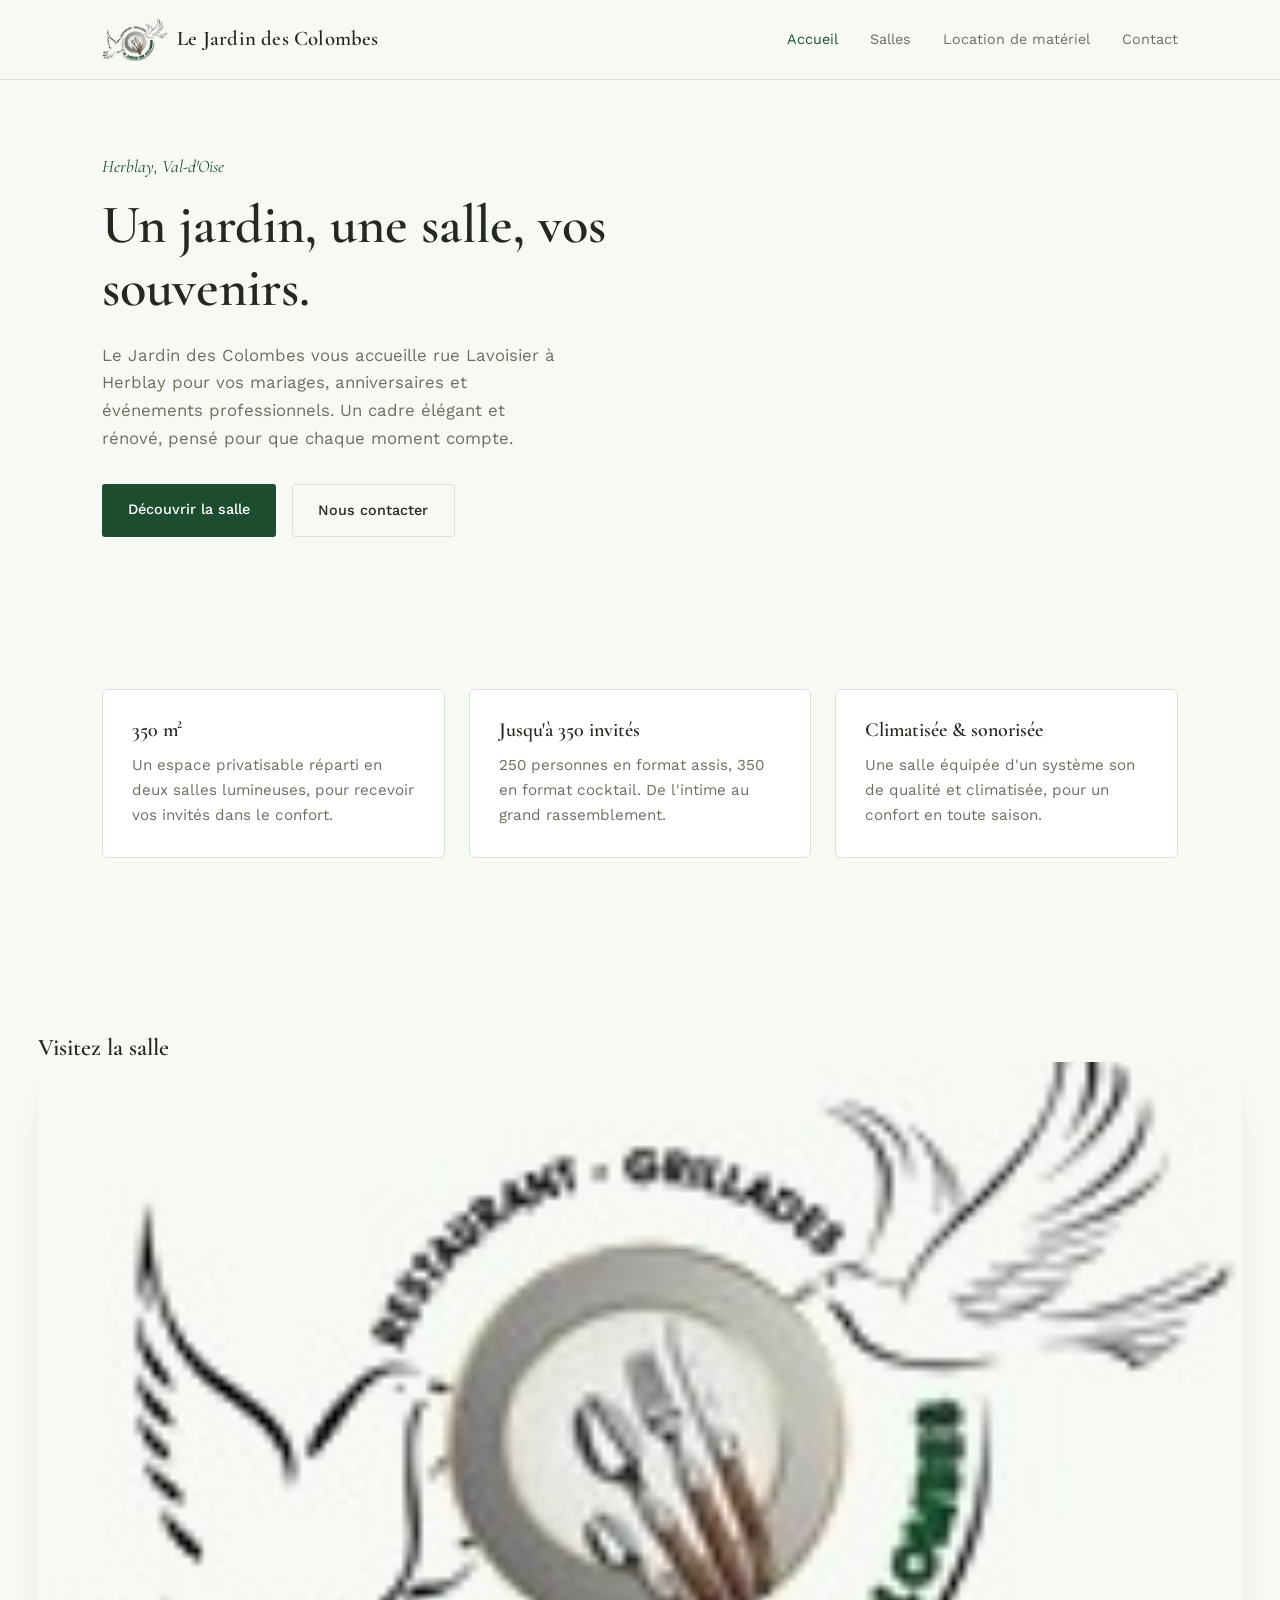
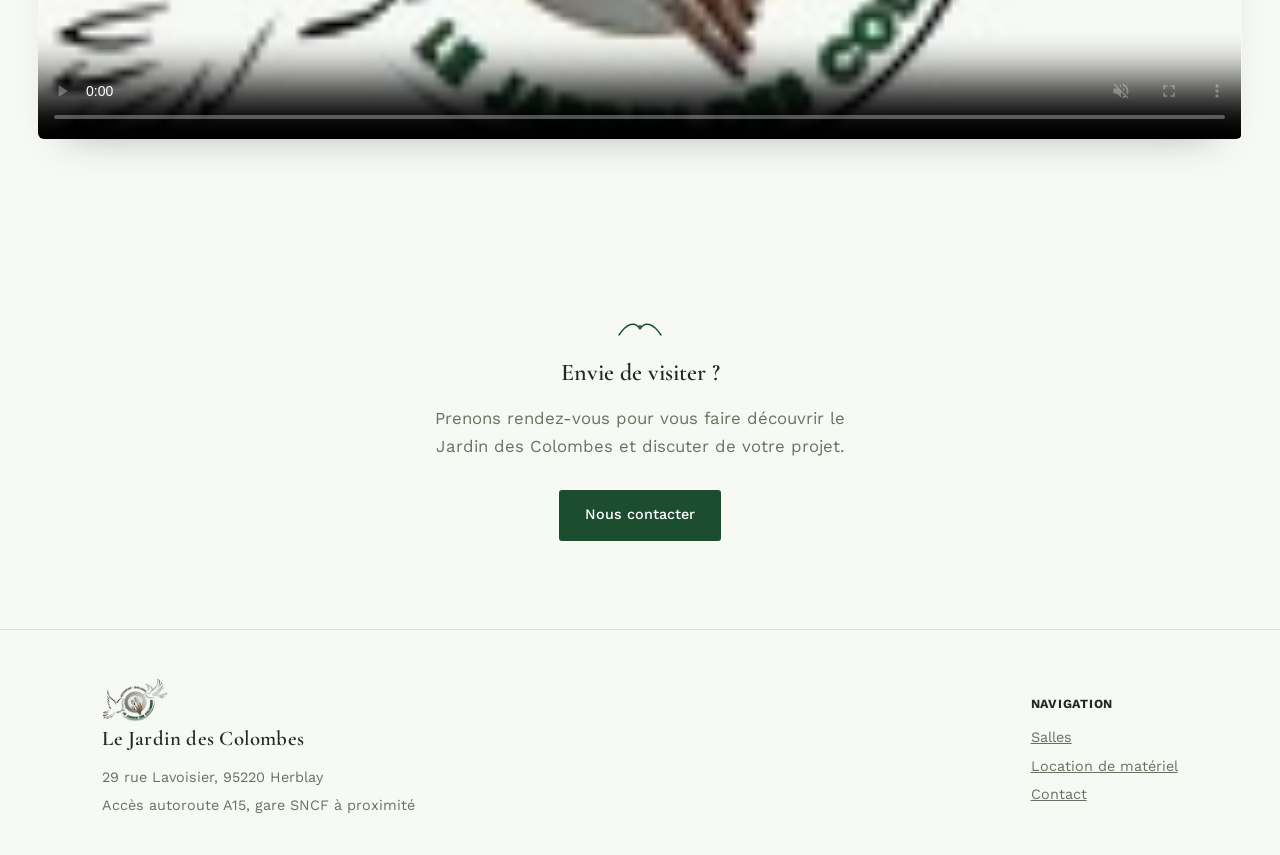
==== index.html @ 8d43eb38 "Add files via upload" ====
<!DOCTYPE html>
<html lang="fr">

<head>
    <meta charset="utf-8">
    <meta name="viewport" content="width=device-width, initial-scale=1">
    <title>Le Jardin des Colombes — Salle de réception à Herblay</title>
    <link href="style.css" rel="stylesheet">
    <link rel="preconnect" href="https://fonts.googleapis.com">
    <link rel="preconnect" href="https://fonts.gstatic.com" crossorigin>
    <link href="https://fonts.googleapis.com/css2?family=Cormorant+Garamond:ital,wght@0,500;0,600;1,500&family=Work+Sans:wght@400;500;600&display=swap" rel="stylesheet">
</head>

<body>
    <header class="site-header">
        <nav>
            <a href="index.html" class="logo"><img src="images/logo.jpg" alt="Logo Le Jardin des Colombes">Le Jardin des Colombes</a>
            <div class="nav-liens">
                <a href="index.html" class="actif">Accueil</a>
                <a href="salles.html">Salles</a>
                <a href="location-materiel.html">Location de matériel</a>
                <a href="contact.html">Contact</a>
            </div>
        </nav>
    </header>

    <main>
        <section class="hero">
            <p class="eyebrow">Herblay, Val-d'Oise</p>
            <h1>Un jardin, une salle, vos souvenirs.</h1>
            <p class="hero-texte">
                Le Jardin des Colombes vous accueille rue Lavoisier à Herblay pour
                vos mariages, anniversaires et événements professionnels. Un cadre
                élégant et rénové, pensé pour que chaque moment compte.
            </p>
            <div class="hero-actions">
                <a href="salles.html" class="bouton bouton-plein">Découvrir la salle</a>
                <a href="contact.html" class="bouton bouton-contour">Nous contacter</a>
            </div>
        </section>

        <section>
            <div class="grille-cartes">
                <div class="carte">
                    <h3>350 m²</h3>
                    <p>Un espace privatisable réparti en deux salles lumineuses, pour recevoir vos invités dans le confort.</p>
                </div>
                <div class="carte">
                    <h3>Jusqu'à 350 invités</h3>
                    <p>250 personnes en format assis, 350 en format cocktail. De l'intime au grand rassemblement.</p>
                </div>
                <div class="carte">
                    <h3>Climatisée &amp; sonorisée</h3>
                    <p>Une salle équipée d'un système son de qualité et climatisée, pour un confort en toute saison.</p>
                </div>
            </div>
        </section>

        <section class="section-video">
            <h2>Visitez la salle</h2>

            <div class="video-conteneur">
                <video controls autoplay muted loop playsinline poster="images/logo.jpg">
                    <source src="video/video_accueil.mp4" type="video/mp4">
                </video>
            </div>
        </section>


        <section style="text-align: center;">
            <div class="diviseur">
                <svg viewBox="0 0 46 28" fill="none" xmlns="http://www.w3.org/2000/svg">
                    <path d="M2 20C10 8 18 6 23 14C28 6 36 8 44 20" stroke-width="1.4" stroke-linecap="round"/>
                    <circle cx="23" cy="12" r="2" fill="#3F5C42" stroke="none"/>
                </svg>
            </div>
            <h2 style="margin-bottom: 1.2rem;">Envie de visiter ?</h2>
            <p class="hero-texte" style="margin: 0 auto 1.8rem;">
                Prenons rendez-vous pour vous faire découvrir le Jardin des Colombes
                et discuter de votre projet.
            </p>
            <a href="contact.html" class="bouton bouton-plein">Nous contacter</a>
        </section>
    </main>

    <footer class="site-footer">
        <div class="footer-bloc">
            <a href="index.html" class="logo"><img src="images/logo.jpg" alt="Logo Le Jardin des Colombes">Le Jardin des Colombes</a>
            <p>29 rue Lavoisier, 95220 Herblay</p>
            <p>Accès autoroute A15, gare SNCF à proximité</p>
        </div>
        <div class="footer-bloc">
            <h4>Navigation</h4>
            <p><a href="salles.html">Salles</a></p>
            <p><a href="location-materiel.html">Location de matériel</a></p>
            <p><a href="contact.html">Contact</a></p>
        </div>
    </footer>
</body>

</html>
---- style.css ----
* {
    box-sizing: border-box;
}

html {
    scroll-behavior: smooth;
}

body {
    margin: 0;
    background: #F7F9F5;
    color: #23291F;
    font-family: "Work Sans", sans-serif;
    line-height: 1.65;
    -webkit-font-smoothing: antialiased;
}

a {
    color: inherit;
}

img {
    max-width: 100%;
    display: block;
}

video {
    max-width: 100%;
    display: block;
}

h1, h2, h3 {
    font-family: "Cormorant Garamond", serif;
    font-weight: 600;
    margin: 0;
    line-height: 1.15;
}

p {
    margin: 0;
}

ul, ol {
    margin: 0;
    padding: 0;
    list-style: none;
}

section {
    padding: 5.5rem 8vw;
}

@media (max-width: 720px) {
    section {
        padding: 3.5rem 6vw;
    }
}

.eyebrow {
    font-family: "Cormorant Garamond", serif;
    font-style: italic;
    font-size: 1.1rem;
    color: #1C4D2E;
    margin: 0 0 0.8rem;
}

/* ---------- header ---------- */

.site-header {
    position: sticky;
    top: 0;
    z-index: 10;
    background: rgba(247, 249, 245, 0.92);
    backdrop-filter: blur(6px);
    border-bottom: 1px solid #D9E3D6;
}

.site-header nav {
    display: flex;
    align-items: center;
    justify-content: space-between;
    padding: 1.1rem 8vw;
}

.logo {
    font-family: "Cormorant Garamond", serif;
    font-weight: 600;
    font-size: 1.3rem;
    text-decoration: none;
    color: #23291F;
    letter-spacing: 0.01em;
    display: flex;
    align-items: center;
    gap: 0.6rem;
}

.logo img {
    height: 44px;
    width: auto;
}

.nav-liens {
    display: flex;
    gap: 2rem;
    font-size: 0.9rem;
}

.nav-liens a {
    text-decoration: none;
    color: #6B7060;
    transition: color 0.15s ease;
}

.nav-liens a:hover,
.nav-liens a.actif {
    color: #1C4D2E;
}

@media (max-width: 700px) {
    .nav-liens {
        gap: 1rem;
        font-size: 0.78rem;
        flex-wrap: wrap;
    }
}

/* ---------- boutons ---------- */

.bouton {
    font-family: "Work Sans", sans-serif;
    font-size: 0.9rem;
    font-weight: 500;
    text-decoration: none;
    padding: 0.85rem 1.6rem;
    border-radius: 3px;
    display: inline-block;
    transition: background 0.15s ease, color 0.15s ease, border-color 0.15s ease;
}

.bouton-plein {
    background: #1C4D2E;
    color: #FFFFFF;
}

.bouton-plein:hover {
    background: #123A22;
}

.bouton-contour {
    border: 1px solid #D9E3D6;
    color: #23291F;
}

.bouton-contour:hover {
    border-color: #1C4D2E;
    color: #1C4D2E;
}

/* ---------- hero commun ---------- */

.hero {
    padding-top: 4.5rem;
    padding-bottom: 4rem;
    max-width: 62rem;
}

.hero h1 {
    font-size: clamp(2.2rem, 5vw, 3.4rem);
    margin-bottom: 1.4rem;
    max-width: 20ch;
}

.hero-texte {
    font-size: 1.05rem;
    color: #6B7060;
    max-width: 46ch;
    margin-bottom: 2rem;
}

.hero-actions {
    display: flex;
    gap: 1rem;
    flex-wrap: wrap;
}

/* ---------- cartes / grilles ---------- */

.grille-cartes {
    display: grid;
    grid-template-columns: repeat(3, 1fr);
    gap: 1.5rem;
}

@media (max-width: 860px) {
    .grille-cartes {
        grid-template-columns: 1fr;
    }
}

.carte {
    background: #FFFFFF;
    border: 1px solid #D9E3D6;
    border-radius: 6px;
    padding: 1.8rem;
}

.carte h3 {
    font-size: 1.25rem;
    margin-bottom: 0.7rem;
}

.carte p {
    color: #6B7060;
    font-size: 0.95rem;
}

.prix-carte {
    margin-top: 0.8rem;
    font-size: 0.85rem;
    color: #1C4D2E;
    font-weight: 500;
}

.note-tarifs {
    margin-top: 2rem;
    font-size: 0.82rem;
    color: #6B7060;
    max-width: 60ch;
}

/* ---------- checklist materiel ---------- */

.groupe-materiel {
    margin-bottom: 2.6rem;
}

.groupe-materiel h3 {
    font-size: 1.2rem;
    margin-bottom: 1rem;
}

.grille-materiel {
    display: grid;
    grid-template-columns: repeat(auto-fill, minmax(190px, 1fr));
    gap: 1.2rem;
}

.item-materiel {
    background: #FFFFFF;
    border: 1px solid #D9E3D6;
    border-radius: 6px;
    padding: 0.9rem;
    display: flex;
    flex-direction: column;
    gap: 0.6rem;
}

.item-photo {
    aspect-ratio: 4 / 3;
    font-size: 0.72rem;
}

.item-nom {
    font-size: 0.9rem;
    font-weight: 500;
    margin: 0;
}

.prix-item {
    color: #6B7060;
    font-size: 0.85rem;
    margin: 0;
}

.item-controles {
    display: flex;
    align-items: center;
    justify-content: space-between;
    gap: 0.6rem;
    margin-top: 0.2rem;
}

.item-case {
    display: flex;
    align-items: center;
    gap: 0.4rem;
    font-size: 0.8rem;
    color: #6B7060;
    cursor: pointer;
}

.item-qte {
    display: flex;
    align-items: center;
    gap: 0.4rem;
    font-size: 0.78rem;
    color: #6B7060;
}

.item-qte input {
    width: 3rem;
    padding: 0.3rem;
    border: 1px solid #D9E3D6;
    border-radius: 3px;
    font-family: inherit;
    font-size: 0.85rem;
}

.recap-materiel {
    position: sticky;
    bottom: 1rem;
    background: #1C4D2E;
    color: #FFFFFF;
    padding: 1rem 1.3rem;
    border-radius: 6px;
    margin: 1.5rem 0 2.2rem;
    box-shadow: 0 12px 30px -18px rgba(23, 41, 29, 0.6);
}

.recap-titre {
    font-size: 0.9rem;
    font-weight: 500;
    margin: 0;
}

.recap-liste {
    list-style: none;
    margin: 0;
    padding: 0;
    max-height: 11rem;
    overflow-y: auto;
}

.recap-liste:not(:empty) {
    margin-top: 0.7rem;
    border-top: 1px solid rgba(255, 255, 255, 0.2);
    padding-top: 0.5rem;
}

.recap-ligne {
    display: flex;
    align-items: baseline;
    justify-content: space-between;
    gap: 1rem;
    padding: 0.3rem 0;
    font-size: 0.82rem;
}

.recap-qte {
    color: rgba(255, 255, 255, 0.7);
    font-size: 0.78rem;
}

.recap-prix {
    color: rgba(255, 255, 255, 0.7);
    font-size: 0.78rem;
    white-space: nowrap;
}

.recap-total {
    margin: 0.6rem 0 0;
    padding-top: 0.6rem;
    border-top: 1px solid rgba(255, 255, 255, 0.2);
    font-size: 0.95rem;
    font-weight: 600;
}

.recap-total:empty {
    display: none;
}

.champ {
    margin-bottom: 1.2rem;
    display: flex;
    flex-direction: column;
    gap: 0.4rem;
    max-width: 30rem;
}

.champ label {
    font-size: 0.8rem;
    color: #6B7060;
}

.champ input,
.champ select,
.champ textarea {
    border: 1px solid #D9E3D6;
    background: #FFFFFF;
    padding: 0.75rem;
    font-family: inherit;
    font-size: 0.95rem;
    border-radius: 3px;
    color: #23291F;
}

.champ input:focus,
.champ select:focus,
.champ textarea:focus {
    outline: none;
    border-color: #1C4D2E;
}

.image-espace {
    background: #EAF0E7;
    border: 1px solid #D9E3D6;
    border-radius: 6px;
    aspect-ratio: 4 / 3;
    display: flex;
    align-items: center;
    justify-content: center;
    color: #6B7060;
    font-size: 0.8rem;
    text-align: center;
    padding: 1rem;
    position: relative;
    overflow: hidden;
}

.image-espace img {
    position: absolute;
    inset: 0;
    width: 100%;
    height: 100%;
    object-fit: cover;
    border-radius: inherit;
}

.grille-galerie {
    display: grid;
    grid-template-columns: repeat(3, 1fr);
    gap: 1rem;
}

@media (max-width: 700px) {
    .grille-galerie {
        grid-template-columns: repeat(2, 1fr);
    }
}

/* ---------- video ---------- */

.section-video {
    padding-left: 3vw;
    padding-right: 3vw;
}

.video-conteneur {
    position: relative;
    width: 100%;
    max-width: 94vw;
    margin: 0 auto;
    aspect-ratio: 16 / 9;
    border-radius: 6px;
    overflow: hidden;
    box-shadow: 0 20px 40px -28px rgba(23, 41, 29, 0.4);
}

.video-conteneur video {
    width: 100%;
    height: 100%;
    object-fit: cover;
    display: block;
}

/* ---------- diviseur colombe ---------- */

.diviseur {
    display: flex;
    justify-content: center;
    padding: 0 0 1rem;
}

.diviseur svg {
    width: 46px;
    height: 28px;
    stroke: #1C4D2E;
}

/* ---------- section alternée ---------- */

.section-alt {
    background: #EAF0E7;
    border-top: 1px solid #D9E3D6;
    border-bottom: 1px solid #D9E3D6;
}

/* ---------- footer ---------- */

.site-footer {
    padding: 3rem 8vw 2rem;
    border-top: 1px solid #D9E3D6;
    display: flex;
    flex-wrap: wrap;
    justify-content: space-between;
    gap: 2rem;
}

.site-footer .logo {
    display: block;
    margin-bottom: 0.6rem;
}

.footer-bloc p {
    color: #6B7060;
    font-size: 0.9rem;
    margin-bottom: 0.3rem;
}

.footer-bloc h4 {
    font-family: "Work Sans", sans-serif;
    font-size: 0.78rem;
    text-transform: uppercase;
    letter-spacing: 0.06em;
    color: #23291F;
    margin-bottom: 0.7rem;
}

/* ---------- page contact ---------- */

.contact-grille {
    display: grid;
    grid-template-columns: 1.4fr 1fr;
    gap: 3rem;
}

@media (max-width: 800px) {
    .contact-grille {
        grid-template-columns: 1fr;
    }
}

.contact-infos p {
    color: #6B7060;
    font-size: 0.95rem;
    margin-bottom: 0.6rem;
}

.contact-infos h3 {
    font-size: 1.15rem;
    margin-bottom: 0.8rem;
}

.carte-conteneur {
    border: 1px solid #D9E3D6;
    border-radius: 6px;
    overflow: hidden;
    line-height: 0;
}
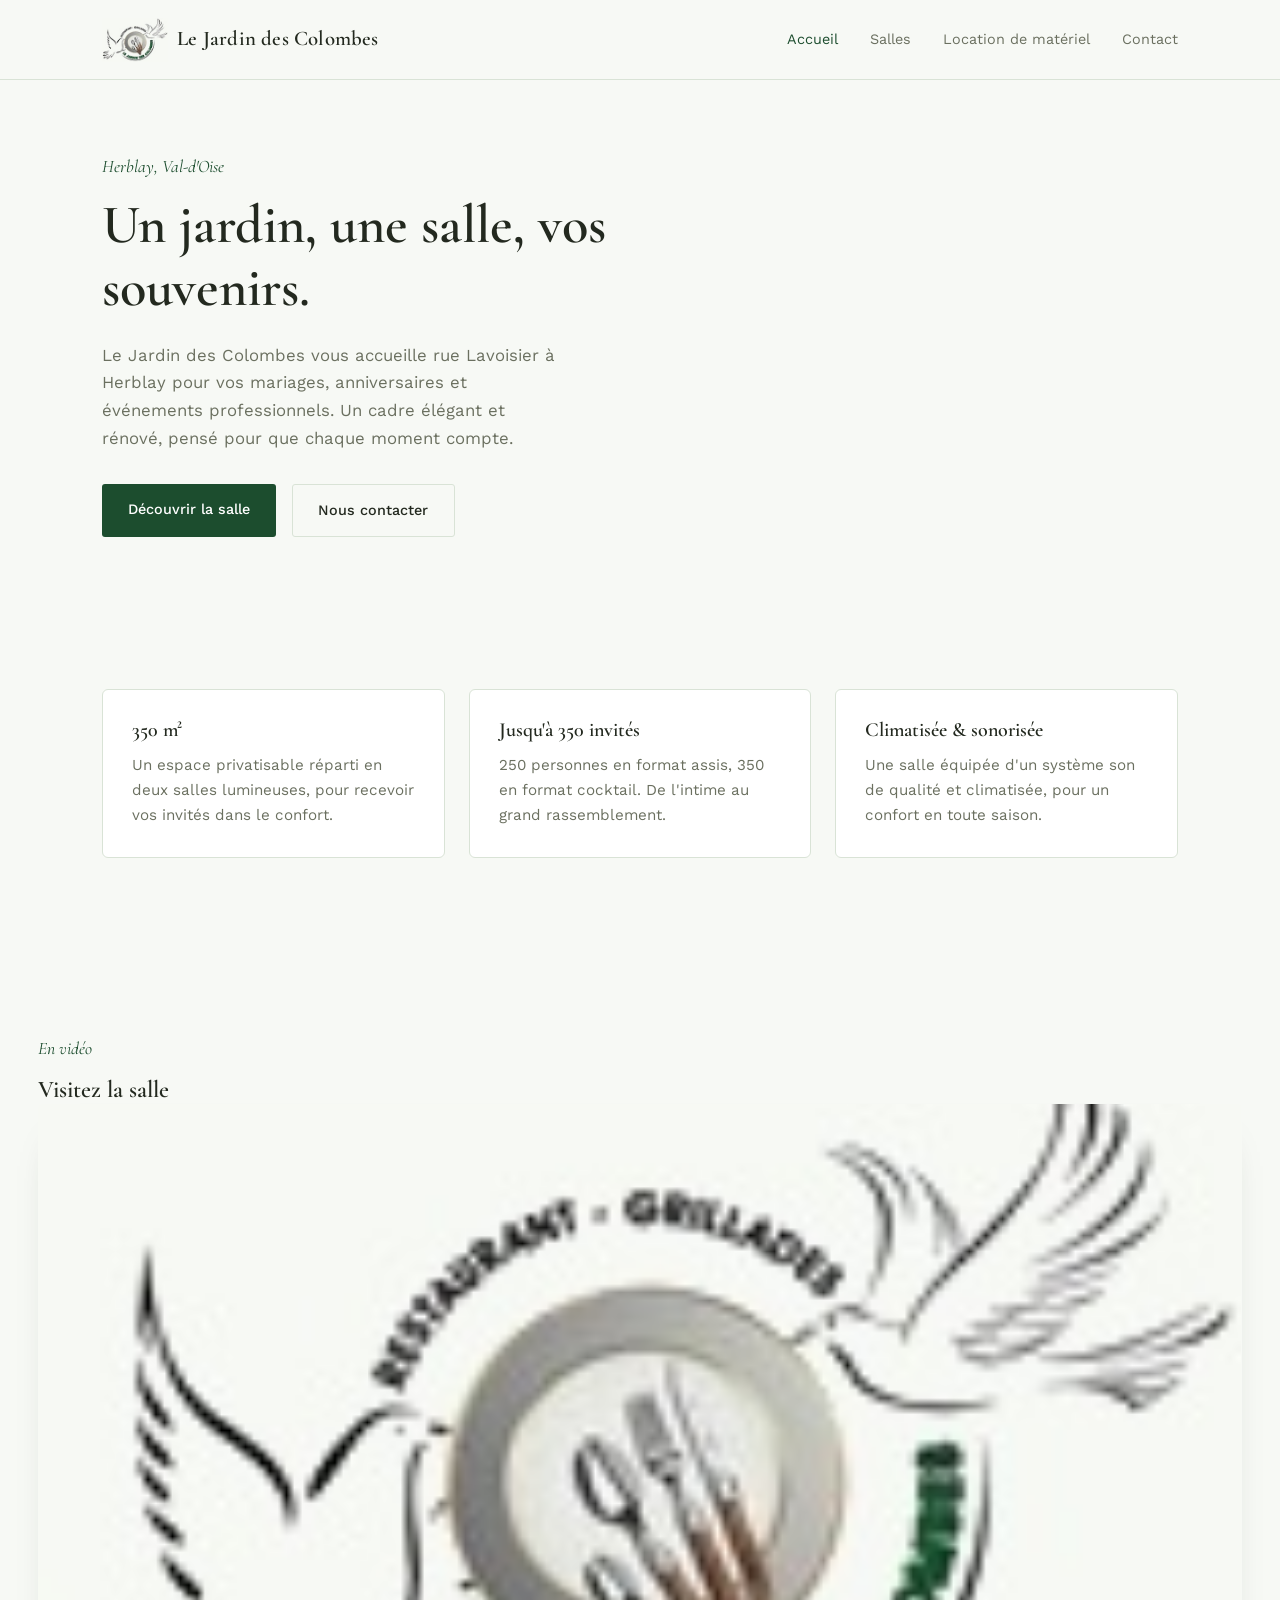
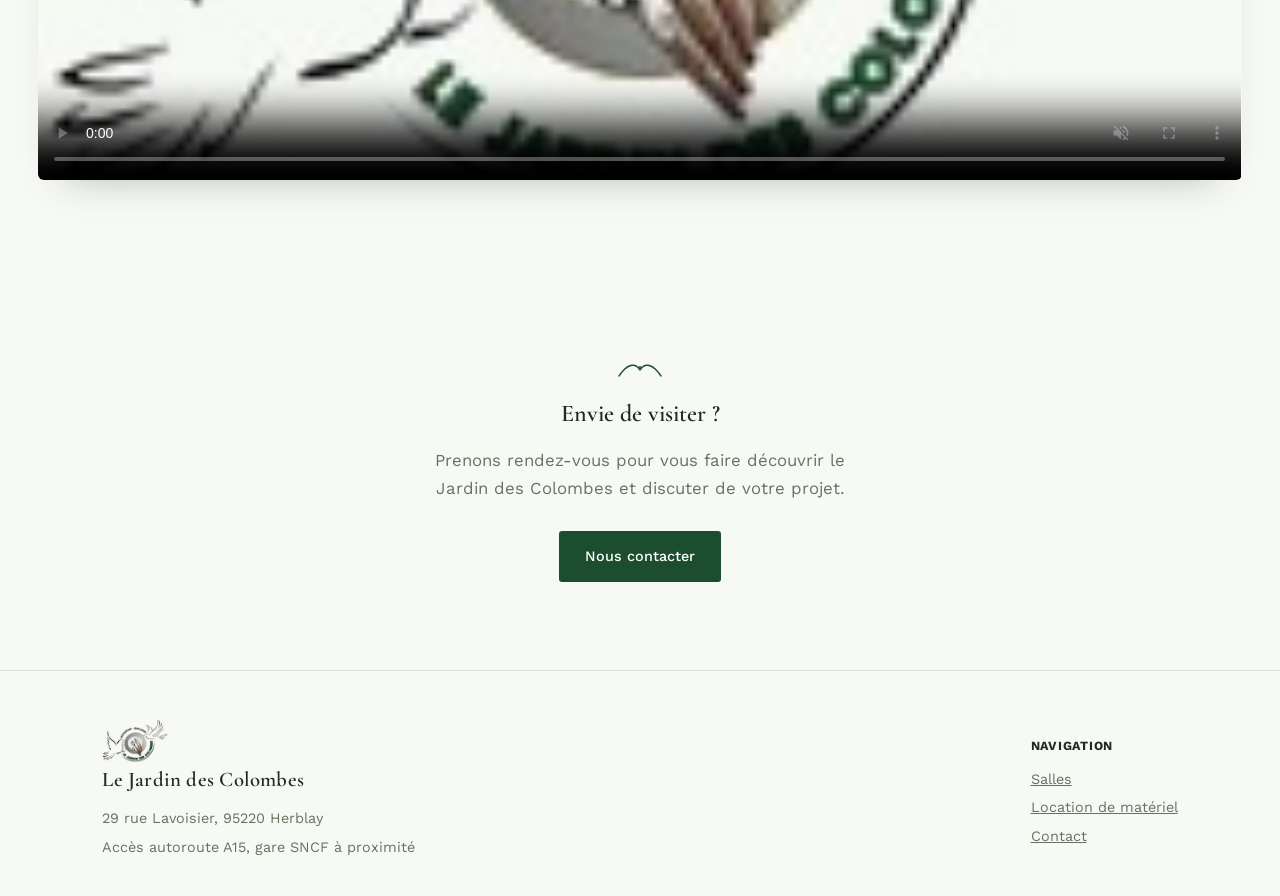
==== commit a261fffd: "Add files via upload" ====
--- a/index.html
+++ b/index.html
@@ -57,6 +57,7 @@
         </section>
 
         <section class="section-video">
+            <p class="eyebrow">En vidéo</p>
             <h2>Visitez la salle</h2>
 
             <div class="video-conteneur">
@@ -67,15 +68,15 @@
         </section>
 
 
-        <section style="text-align: center;">
+        <section class="section-centree">
             <div class="diviseur">
                 <svg viewBox="0 0 46 28" fill="none" xmlns="http://www.w3.org/2000/svg">
                     <path d="M2 20C10 8 18 6 23 14C28 6 36 8 44 20" stroke-width="1.4" stroke-linecap="round"/>
                     <circle cx="23" cy="12" r="2" fill="#3F5C42" stroke="none"/>
                 </svg>
             </div>
-            <h2 style="margin-bottom: 1.2rem;">Envie de visiter ?</h2>
-            <p class="hero-texte" style="margin: 0 auto 1.8rem;">
+            <h2>Envie de visiter ?</h2>
+            <p class="hero-texte">
                 Prenons rendez-vous pour vous faire découvrir le Jardin des Colombes
                 et discuter de votre projet.
             </p>
--- a/style.css
+++ b/style.css
@@ -133,6 +133,8 @@
     text-decoration: none;
     padding: 0.85rem 1.6rem;
     border-radius: 3px;
+    border: none;
+    cursor: pointer;
     display: inline-block;
     transition: background 0.15s ease, color 0.15s ease, border-color 0.15s ease;
 }
@@ -181,6 +183,26 @@
     display: flex;
     gap: 1rem;
     flex-wrap: wrap;
+}
+
+.hero-actions-espacees {
+    margin-top: 1.8rem;
+}
+
+.section-compacte {
+    padding-top: 0;
+}
+
+.section-centree {
+    text-align: center;
+}
+
+.section-centree h2 {
+    margin-bottom: 1.2rem;
+}
+
+.section-centree .hero-texte {
+    margin: 0 auto 1.8rem;
 }
 
 /* ---------- cartes / grilles ---------- */
@@ -226,6 +248,10 @@
     font-size: 0.82rem;
     color: #6B7060;
     max-width: 60ch;
+}
+
+.formule-texte {
+    margin-top: 1rem;
 }
 
 /* ---------- checklist materiel ---------- */
@@ -430,6 +456,7 @@
     display: grid;
     grid-template-columns: repeat(3, 1fr);
     gap: 1rem;
+    margin-bottom: 2.5rem;
 }
 
 @media (max-width: 700px) {
@@ -546,4 +573,9 @@
     border-radius: 6px;
     overflow: hidden;
     line-height: 0;
-}
+    margin-top: 1.5rem;
+}
+
+.carte-conteneur iframe {
+    border: 0;
+}
